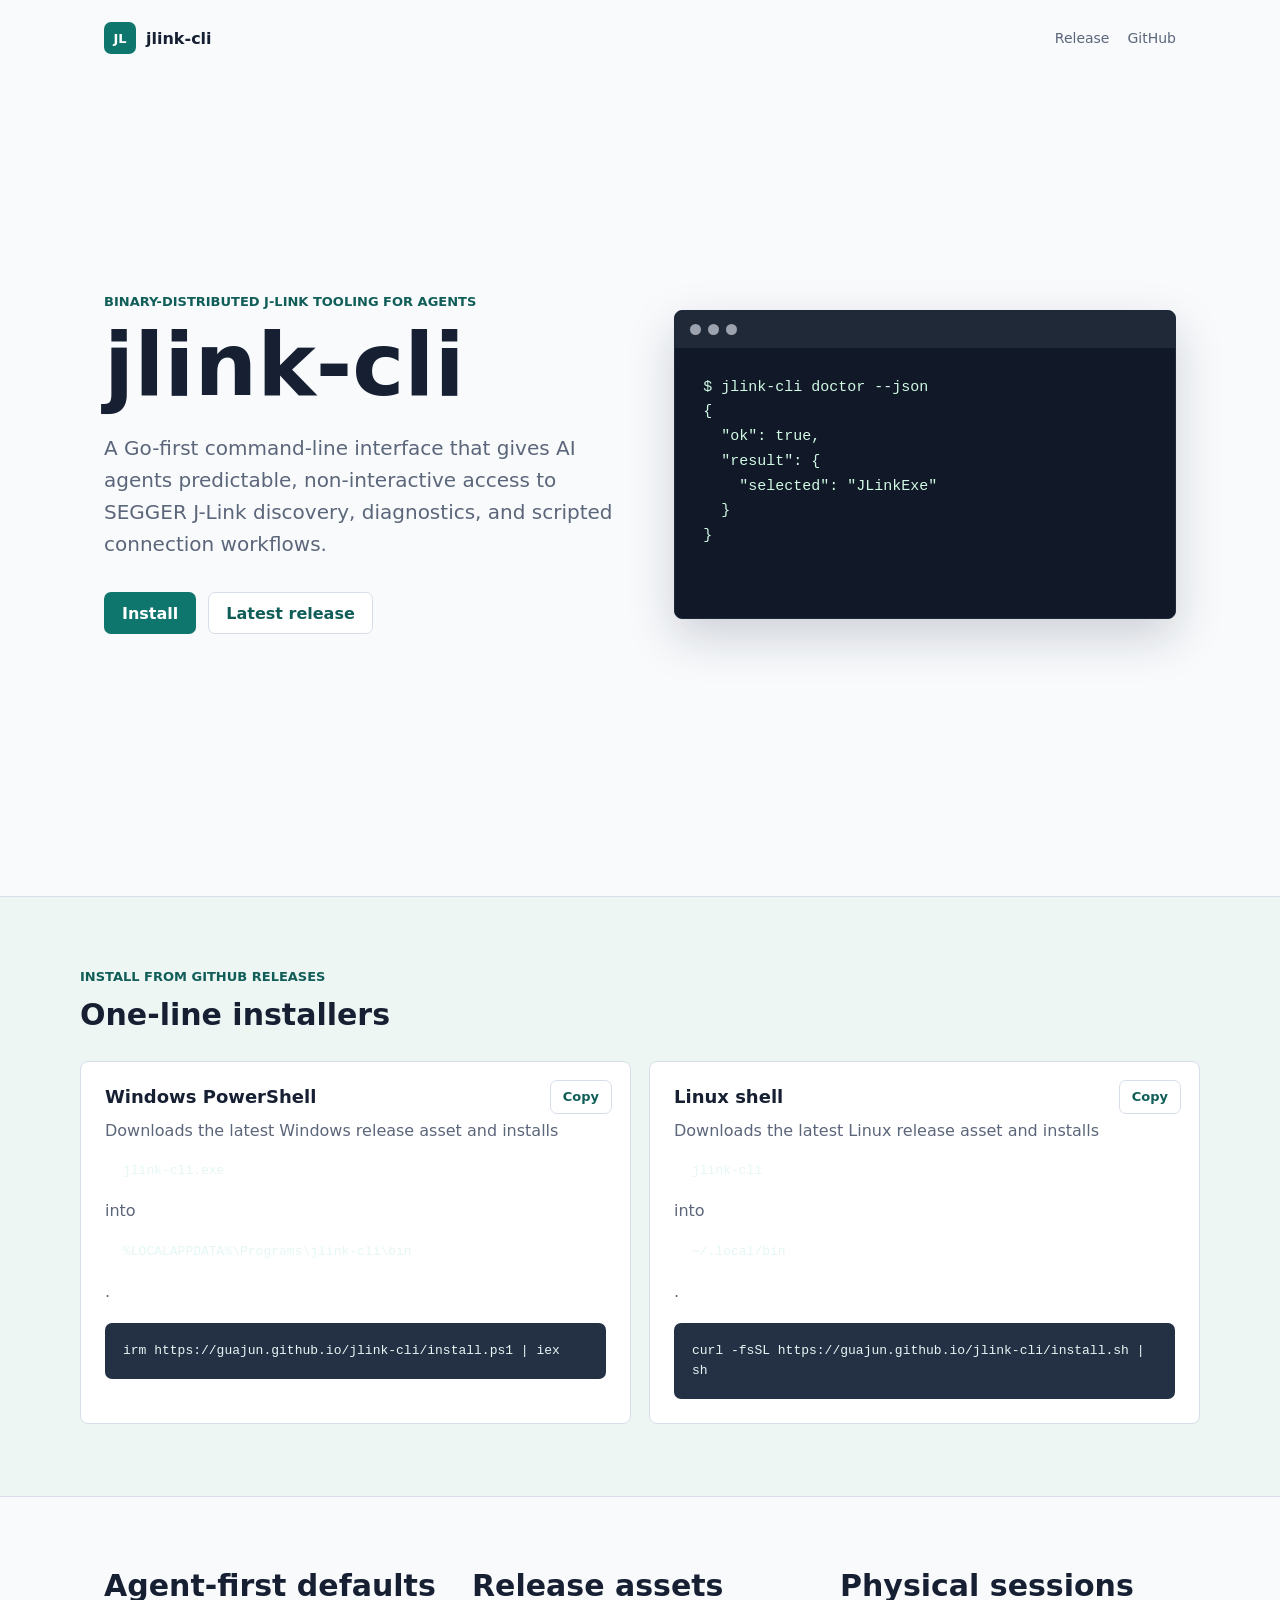
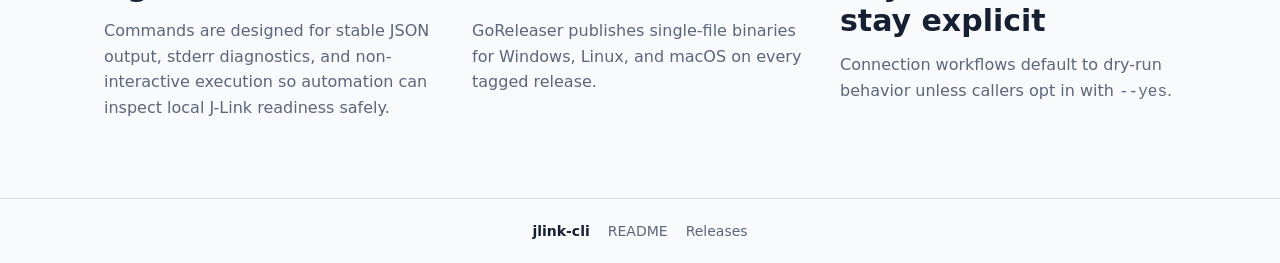
==== docs/index.html @ c0323237 "Add GitHub Pages installers" ====
<!doctype html>
<html lang="en">
<head>
  <meta charset="utf-8">
  <meta name="viewport" content="width=device-width, initial-scale=1">
  <meta name="description" content="jlink-cli is a Go-first command-line interface for AI agents working with SEGGER J-Link tooling.">
  <title>jlink-cli</title>
  <link rel="stylesheet" href="./styles.css">
</head>
<body>
  <header class="site-header">
    <a class="brand" href="./" aria-label="jlink-cli home">
      <span class="brand-mark">JL</span>
      <span>jlink-cli</span>
    </a>
    <nav aria-label="Primary">
      <a href="https://github.com/guajun/jlink-cli/releases/latest">Release</a>
      <a href="https://github.com/guajun/jlink-cli">GitHub</a>
    </nav>
  </header>

  <main>
    <section class="hero">
      <div class="hero-copy">
        <p class="eyebrow">Binary-distributed J-Link tooling for agents</p>
        <h1>jlink-cli</h1>
        <p class="lede">A Go-first command-line interface that gives AI agents predictable, non-interactive access to SEGGER J-Link discovery, diagnostics, and scripted connection workflows.</p>
        <div class="hero-actions">
          <a class="button primary" href="#install">Install</a>
          <a class="button secondary" href="https://github.com/guajun/jlink-cli/releases/latest">Latest release</a>
        </div>
      </div>
      <div class="terminal" aria-label="Example command output">
        <div class="terminal-bar"><span></span><span></span><span></span></div>
        <pre><code>$ jlink-cli doctor --json
{
  "ok": true,
  "result": {
    "selected": "JLinkExe"
  }
}</code></pre>
      </div>
    </section>

    <section id="install" class="band">
      <div class="section-heading">
        <p class="eyebrow">Install from GitHub Releases</p>
        <h2>One-line installers</h2>
      </div>
      <div class="install-grid">
        <article class="install-card">
          <h3>Windows PowerShell</h3>
          <p>Downloads the latest Windows release asset and installs <code>jlink-cli.exe</code> into <code>%LOCALAPPDATA%\Programs\jlink-cli\bin</code>.</p>
          <button class="copy-button" data-copy="irm https://guajun.github.io/jlink-cli/install.ps1 | iex" type="button" aria-label="Copy Windows install command">Copy</button>
          <pre><code>irm https://guajun.github.io/jlink-cli/install.ps1 | iex</code></pre>
        </article>
        <article class="install-card">
          <h3>Linux shell</h3>
          <p>Downloads the latest Linux release asset and installs <code>jlink-cli</code> into <code>~/.local/bin</code>.</p>
          <button class="copy-button" data-copy="curl -fsSL https://guajun.github.io/jlink-cli/install.sh | sh" type="button" aria-label="Copy Linux install command">Copy</button>
          <pre><code>curl -fsSL https://guajun.github.io/jlink-cli/install.sh | sh</code></pre>
        </article>
      </div>
    </section>

    <section class="content-grid">
      <article>
        <h2>Agent-first defaults</h2>
        <p>Commands are designed for stable JSON output, stderr diagnostics, and non-interactive execution so automation can inspect local J-Link readiness safely.</p>
      </article>
      <article>
        <h2>Release assets</h2>
        <p>GoReleaser publishes single-file binaries for Windows, Linux, and macOS on every tagged release.</p>
      </article>
      <article>
        <h2>Physical sessions stay explicit</h2>
        <p>Connection workflows default to dry-run behavior unless callers opt in with <code>--yes</code>.</p>
      </article>
    </section>
  </main>

  <footer>
    <span>jlink-cli</span>
    <a href="https://github.com/guajun/jlink-cli/blob/main/README.md">README</a>
    <a href="https://github.com/guajun/jlink-cli/releases/latest">Releases</a>
  </footer>

  <script src="./site.js"></script>
</body>
</html>
---- docs/styles.css ----
:root {
  color-scheme: light;
  --bg: #f8fafc;
  --ink: #172033;
  --muted: #5c667a;
  --line: #d8dee9;
  --panel: #ffffff;
  --accent: #0f766e;
  --accent-dark: #115e59;
  --accent-soft: #d7f4ef;
  --code: #111827;
  --code-line: #243044;
  font-family: Inter, ui-sans-serif, system-ui, -apple-system, BlinkMacSystemFont, "Segoe UI", sans-serif;
}

* {
  box-sizing: border-box;
}

html {
  scroll-behavior: smooth;
}

body {
  min-width: 320px;
  margin: 0;
  color: var(--ink);
  background: var(--bg);
}

a {
  color: inherit;
  text-decoration: none;
}

code {
  font-family: "SFMono-Regular", Consolas, "Liberation Mono", monospace;
}

.site-header {
  display: flex;
  align-items: center;
  justify-content: space-between;
  gap: 24px;
  max-width: 1120px;
  margin: 0 auto;
  padding: 22px 24px;
}

.brand,
nav,
footer {
  display: flex;
  align-items: center;
}

.brand {
  gap: 10px;
  font-weight: 750;
}

.brand-mark {
  display: inline-flex;
  align-items: center;
  justify-content: center;
  width: 32px;
  height: 32px;
  border-radius: 7px;
  color: #ffffff;
  background: var(--accent);
  font-size: 13px;
  letter-spacing: 0;
}

nav {
  gap: 18px;
  color: var(--muted);
  font-size: 14px;
}

nav a:hover,
footer a:hover {
  color: var(--accent-dark);
}

main {
  overflow: hidden;
}

.hero {
  display: grid;
  grid-template-columns: minmax(0, 1.02fr) minmax(360px, 0.98fr);
  align-items: center;
  gap: 48px;
  max-width: 1120px;
  min-height: calc(100svh - 80px);
  margin: 0 auto;
  padding: 48px 24px 92px;
}

.hero-copy {
  max-width: 650px;
}

.eyebrow {
  margin: 0 0 14px;
  color: var(--accent-dark);
  font-size: 13px;
  font-weight: 750;
  letter-spacing: 0;
  text-transform: uppercase;
}

h1,
h2,
h3,
p {
  overflow-wrap: anywhere;
}

h1 {
  margin: 0;
  font-size: clamp(48px, 12vw, 88px);
  line-height: 0.95;
  letter-spacing: 0;
}

h2 {
  margin: 0;
  font-size: 30px;
  line-height: 1.15;
  letter-spacing: 0;
}

h3 {
  margin: 0;
  font-size: 18px;
  letter-spacing: 0;
}

.lede {
  max-width: 620px;
  margin: 26px 0 0;
  color: var(--muted);
  font-size: 20px;
  line-height: 1.6;
}

.hero-actions {
  display: flex;
  flex-wrap: wrap;
  gap: 12px;
  margin-top: 32px;
}

.button,
.copy-button {
  display: inline-flex;
  align-items: center;
  justify-content: center;
  min-height: 42px;
  border-radius: 7px;
  border: 1px solid transparent;
  padding: 0 17px;
  font: inherit;
  font-weight: 700;
  cursor: pointer;
}

.button.primary {
  color: #ffffff;
  background: var(--accent);
}

.button.primary:hover {
  background: var(--accent-dark);
}

.button.secondary {
  color: var(--accent-dark);
  border-color: var(--line);
  background: #ffffff;
}

.button.secondary:hover {
  border-color: var(--accent);
}

.terminal {
  overflow: hidden;
  border: 1px solid #1e293b;
  border-radius: 8px;
  background: var(--code);
  box-shadow: 0 18px 48px rgba(15, 23, 42, 0.18);
}

.terminal-bar {
  display: flex;
  gap: 7px;
  padding: 13px 15px;
  background: #1f2937;
}

.terminal-bar span {
  width: 11px;
  height: 11px;
  border-radius: 50%;
  background: #9ca3af;
}

.terminal pre,
.install-card pre {
  margin: 0;
  overflow-x: auto;
}

.terminal code {
  display: block;
  min-height: 270px;
  padding: 28px;
  color: #d1fae5;
  font-size: 15px;
  line-height: 1.65;
  white-space: pre;
}

.band {
  border-top: 1px solid var(--line);
  border-bottom: 1px solid var(--line);
  background: #eef6f4;
  padding: 72px 24px;
}

.section-heading,
.install-grid,
.content-grid {
  max-width: 1120px;
  margin: 0 auto;
}

.install-grid {
  display: grid;
  grid-template-columns: repeat(2, minmax(0, 1fr));
  gap: 18px;
  margin-top: 28px;
}

.install-card {
  position: relative;
  min-width: 0;
  border: 1px solid var(--line);
  border-radius: 8px;
  background: var(--panel);
  padding: 24px;
}

.install-card p {
  min-height: 72px;
  margin: 12px 0 18px;
  color: var(--muted);
  line-height: 1.55;
}

.install-card pre {
  border-radius: 7px;
  background: var(--code-line);
}

.install-card code {
  display: block;
  padding: 18px;
  color: #e5f7f4;
  font-size: 13px;
  line-height: 1.55;
  white-space: pre-wrap;
  word-break: break-word;
}

.copy-button {
  position: absolute;
  top: 18px;
  right: 18px;
  min-height: 34px;
  padding: 0 12px;
  color: var(--accent-dark);
  border-color: var(--line);
  background: #ffffff;
  font-size: 13px;
}

.copy-button:hover {
  border-color: var(--accent);
}

.content-grid {
  display: grid;
  grid-template-columns: repeat(3, minmax(0, 1fr));
  gap: 32px;
  padding: 72px 24px 78px;
}

.content-grid article {
  min-width: 0;
}

.content-grid p {
  margin: 14px 0 0;
  color: var(--muted);
  line-height: 1.6;
}

footer {
  justify-content: center;
  gap: 18px;
  border-top: 1px solid var(--line);
  padding: 24px;
  color: var(--muted);
  font-size: 14px;
}

footer span {
  color: var(--ink);
  font-weight: 750;
}

@media (max-width: 820px) {
  .site-header {
    align-items: flex-start;
    flex-direction: column;
    gap: 14px;
  }

  .hero,
  .install-grid,
  .content-grid {
    grid-template-columns: 1fr;
  }

  .hero {
    gap: 34px;
    min-height: auto;
    padding-top: 30px;
    padding-bottom: 58px;
  }

  .lede {
    font-size: 18px;
  }

  .terminal code {
    min-height: auto;
    padding: 22px;
    font-size: 13px;
  }

  .band,
  .content-grid {
    padding-top: 52px;
    padding-bottom: 56px;
  }

  .install-card p {
    min-height: 0;
    padding-right: 58px;
  }
}

@media (max-width: 460px) {
  .site-header,
  .hero,
  .band,
  .content-grid,
  footer {
    padding-left: 18px;
    padding-right: 18px;
  }

  nav,
  footer {
    flex-wrap: wrap;
  }

  .copy-button {
    position: static;
    margin-bottom: 12px;
  }

  .install-card p {
    padding-right: 0;
  }
}
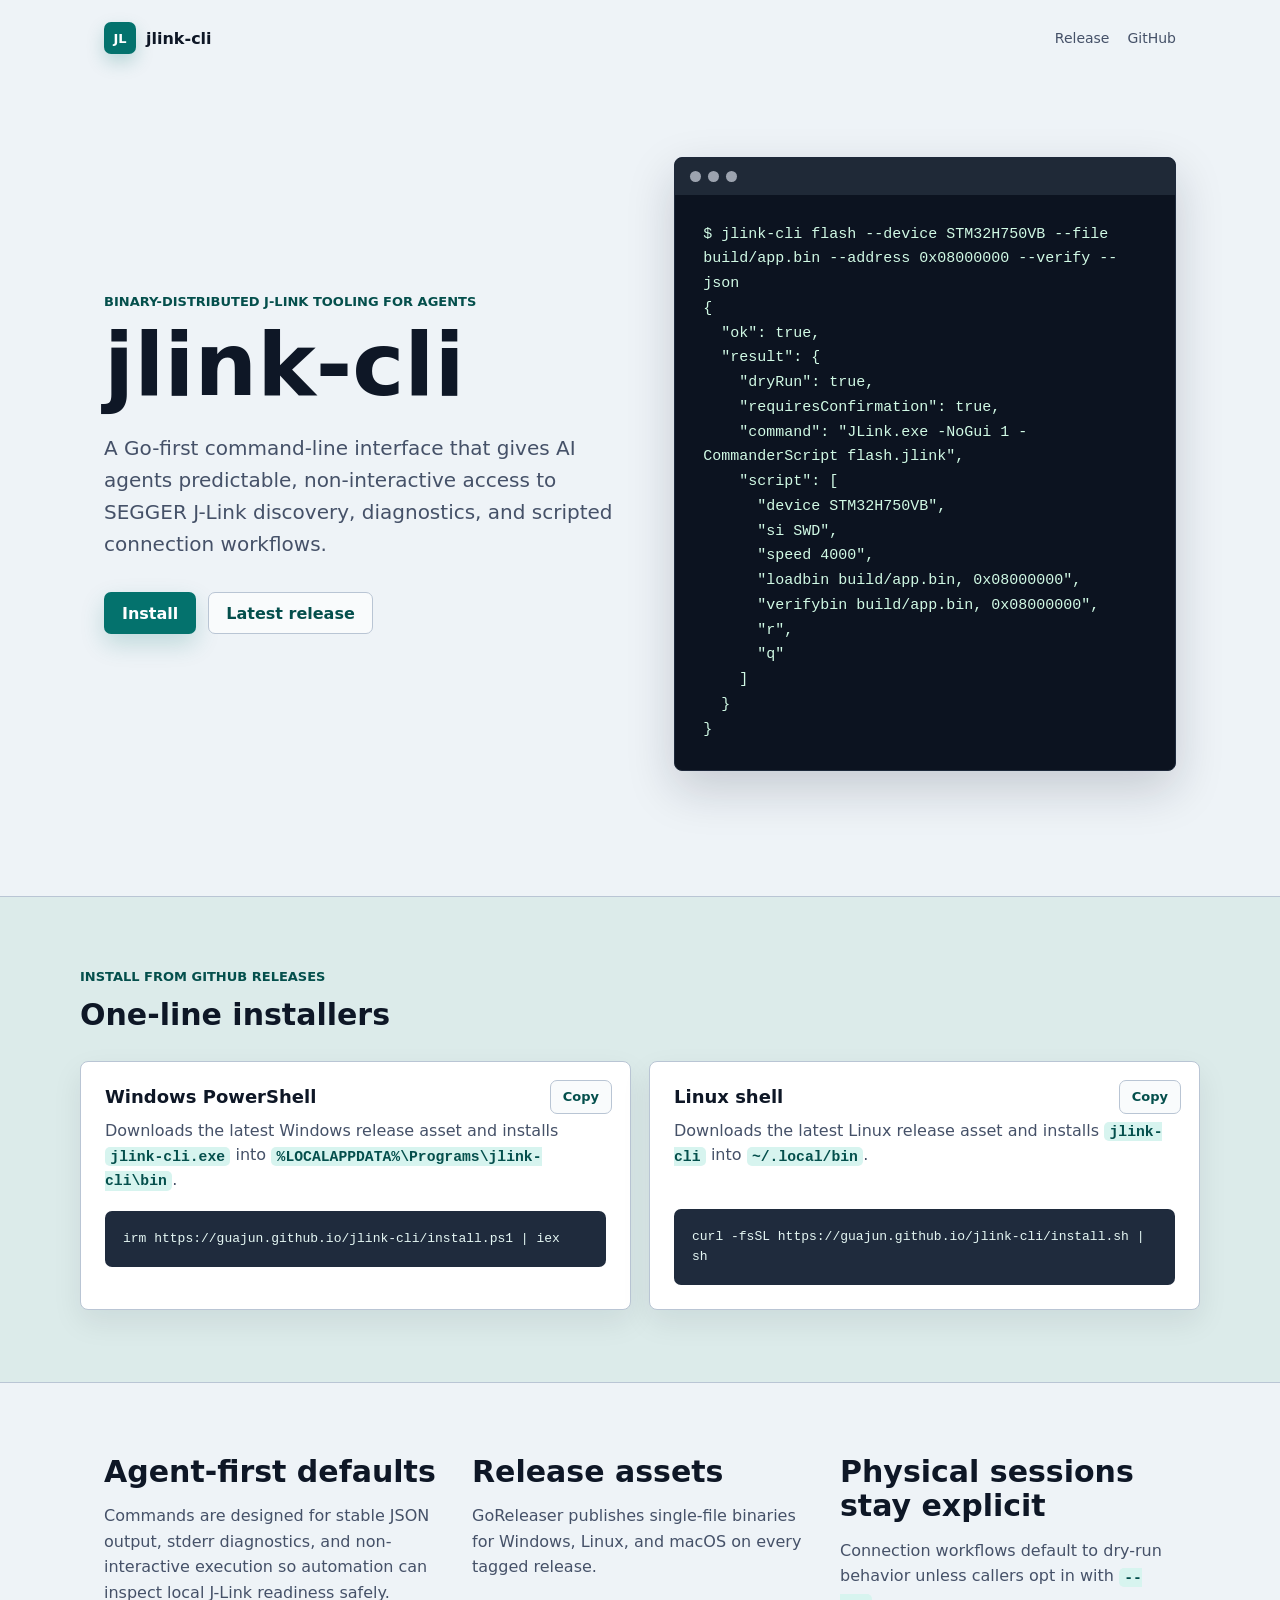
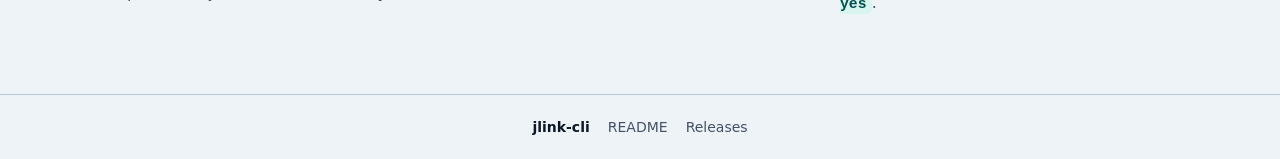
==== commit d78f3371: "Show stronger docs hero example" ====
--- a/docs/index.html
+++ b/docs/index.html
@@ -30,13 +30,24 @@
           <a class="button secondary" href="https://github.com/guajun/jlink-cli/releases/latest">Latest release</a>
         </div>
       </div>
-      <div class="terminal" aria-label="Example command output">
+      <div class="terminal" aria-label="Agent-safe flash script preview">
         <div class="terminal-bar"><span></span><span></span><span></span></div>
-        <pre><code>$ jlink-cli doctor --json
+        <pre><code>$ jlink-cli flash --device STM32H750VB --file build/app.bin --address 0x08000000 --verify --json
 {
   "ok": true,
   "result": {
-    "selected": "JLinkExe"
+    "dryRun": true,
+    "requiresConfirmation": true,
+    "command": "JLink.exe -NoGui 1 -CommanderScript flash.jlink",
+    "script": [
+      "device STM32H750VB",
+      "si SWD",
+      "speed 4000",
+      "loadbin build/app.bin, 0x08000000",
+      "verifybin build/app.bin, 0x08000000",
+      "r",
+      "q"
+    ]
   }
 }</code></pre>
       </div>
--- a/docs/styles.css
+++ b/docs/styles.css
@@ -1,15 +1,16 @@
 :root {
   color-scheme: light;
-  --bg: #f8fafc;
-  --ink: #172033;
-  --muted: #5c667a;
-  --line: #d8dee9;
+  --bg: #eef3f7;
+  --ink: #0e1726;
+  --muted: #455168;
+  --line: #b9c5d4;
   --panel: #ffffff;
-  --accent: #0f766e;
-  --accent-dark: #115e59;
-  --accent-soft: #d7f4ef;
-  --code: #111827;
-  --code-line: #243044;
+  --accent: #04726d;
+  --accent-dark: #044f4c;
+  --accent-soft: #c3ebe5;
+  --code: #0c1320;
+  --code-line: #1f2b3d;
+  --code-inline: #d7f4ef;
   font-family: Inter, ui-sans-serif, system-ui, -apple-system, BlinkMacSystemFont, "Segoe UI", sans-serif;
 }
 
@@ -35,6 +36,15 @@
 
 code {
   font-family: "SFMono-Regular", Consolas, "Liberation Mono", monospace;
+}
+
+p code {
+  border-radius: 5px;
+  padding: 0.12em 0.36em;
+  color: var(--accent-dark);
+  background: var(--code-inline);
+  font-size: 0.92em;
+  font-weight: 650;
 }
 
 .site-header {
@@ -68,6 +78,7 @@
   border-radius: 7px;
   color: #ffffff;
   background: var(--accent);
+  box-shadow: 0 8px 18px rgba(4, 114, 109, 0.22);
   font-size: 13px;
   letter-spacing: 0;
 }
@@ -170,6 +181,7 @@
 .button.primary {
   color: #ffffff;
   background: var(--accent);
+  box-shadow: 0 10px 24px rgba(4, 114, 109, 0.2);
 }
 
 .button.primary:hover {
@@ -179,7 +191,7 @@
 .button.secondary {
   color: var(--accent-dark);
   border-color: var(--line);
-  background: #ffffff;
+  background: #f9fbfc;
 }
 
 .button.secondary:hover {
@@ -221,13 +233,14 @@
   color: #d1fae5;
   font-size: 15px;
   line-height: 1.65;
-  white-space: pre;
+  white-space: pre-wrap;
+  word-break: break-word;
 }
 
 .band {
   border-top: 1px solid var(--line);
   border-bottom: 1px solid var(--line);
-  background: #eef6f4;
+  background: #dcebea;
   padding: 72px 24px;
 }
 
@@ -252,6 +265,7 @@
   border-radius: 8px;
   background: var(--panel);
   padding: 24px;
+  box-shadow: 0 12px 30px rgba(14, 23, 38, 0.08);
 }
 
 .install-card p {
@@ -266,7 +280,7 @@
   background: var(--code-line);
 }
 
-.install-card code {
+.install-card pre code {
   display: block;
   padding: 18px;
   color: #e5f7f4;
@@ -284,7 +298,7 @@
   padding: 0 12px;
   color: var(--accent-dark);
   border-color: var(--line);
-  background: #ffffff;
+  background: #f9fbfc;
   font-size: 13px;
 }
 
